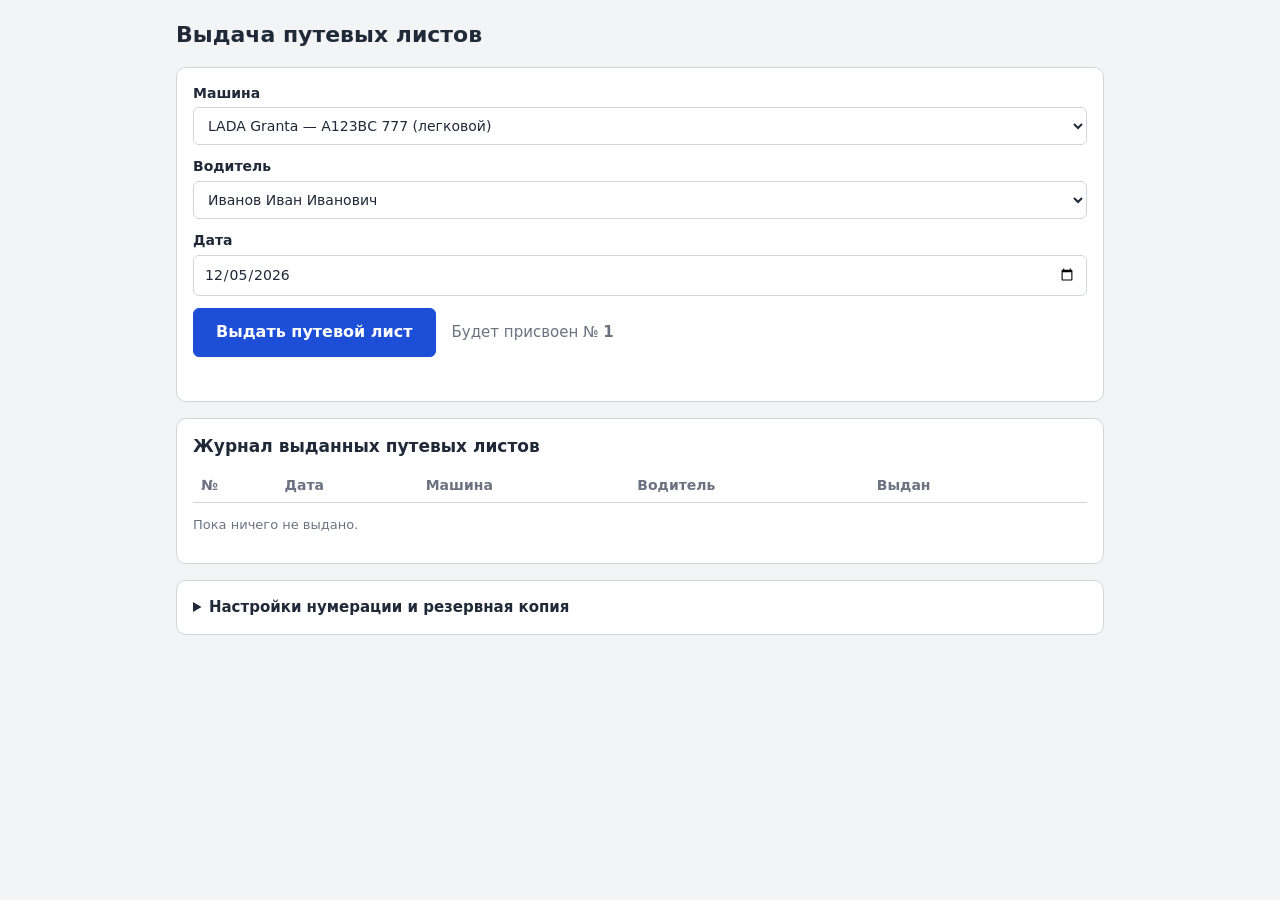
==== putevye-listy/index.html @ 6370d6f4 "Добавлена программа выдачи путевых листов (легковой/грузовой, Excel, печать, автонумерация) Co-Autho" ====
<!doctype html>
<html lang="ru">
<head>
  <meta charset="utf-8" />
  <meta name="viewport" content="width=device-width, initial-scale=1" />
  <title>Выдача путевых листов</title>
  <link rel="stylesheet" href="style.css" />
</head>
<body>
  <div class="app no-print">
    <h1>Выдача путевых листов</h1>

    <section class="card">
      <label>Машина
        <select id="car"></select>
      </label>
      <label>Водитель
        <select id="driver"></select>
      </label>
      <label>Дата
        <input type="date" id="date" />
      </label>
      <div class="issue-row">
        <button id="issue" class="primary">Выдать путевой лист</button>
        <span class="next">Будет присвоен № <b id="nextNum"></b></span>
      </div>
      <p id="msg" class="msg"></p>
    </section>

    <section id="preview" class="card hidden">
      <div class="toolbar">
        <b id="previewTitle"></b>
        <span class="spacer"></span>
        <button id="print" class="primary">🖨 Печать</button>
        <button id="excel">Скачать Excel</button>
        <button id="closePreview" class="ghost">Закрыть</button>
      </div>
      <div class="paper"><div id="sheet"></div></div>
    </section>

    <section class="card">
      <h2>Журнал выданных путевых листов</h2>
      <div class="table-wrap">
        <table class="journal">
          <thead><tr><th>№</th><th>Дата</th><th>Машина</th><th>Водитель</th><th>Выдан</th><th></th></tr></thead>
          <tbody id="journal"></tbody>
        </table>
      </div>
      <p id="journalEmpty" class="muted">Пока ничего не выдано.</p>
    </section>

    <details class="card">
      <summary>Настройки нумерации и резервная копия</summary>
      <div class="settings">
        <label>Следующий номер путевого листа
          <input type="number" id="nextInput" min="1" step="1" />
        </label>
        <button id="saveNext">Сохранить номер</button>
      </div>
      <div class="settings">
        <button id="exportJournal">Журнал в Excel</button>
        <button id="backup">Скачать резервную копию</button>
        <label class="file-btn">Восстановить из копии
          <input type="file" id="restore" accept=".json,application/json" />
        </label>
      </div>
      <p class="muted">Номера и журнал хранятся в этом браузере на этом компьютере.
        Время от времени скачивайте резервную копию — если браузер очистят, из неё всё восстановится.</p>
    </details>
  </div>

  <!-- сюда кладётся бланк для печати -->
  <div id="printArea" class="print-only"></div>

  <script src="exceljs.min.js"></script>
  <script src="data.js"></script>
  <script src="app.js"></script>
</body>
</html>
---- putevye-listy/style.css ----
:root {
  --bg: #f3f4f6;
  --card: #ffffff;
  --text: #1f2937;
  --muted: #6b7280;
  --line: #d1d5db;
  --accent: #1d4ed8;
  --accent-hover: #1e40af;
  --warn: #b45309;
  --ok: #15803d;
}
* { box-sizing: border-box; }
body {
  margin: 0;
  background: var(--bg);
  color: var(--text);
  font: 15px/1.4 system-ui, -apple-system, "Segoe UI", Roboto, Arial, sans-serif;
}
.app { max-width: 960px; margin: 0 auto; padding: 20px 16px 40px; }
h1 { font-size: 22px; margin: 0 0 16px; }
h2 { font-size: 17px; margin: 0 0 12px; }
.card {
  background: var(--card);
  border: 1px solid var(--line);
  border-radius: 10px;
  padding: 16px;
  margin-bottom: 16px;
}
label { display: block; margin-bottom: 12px; font-weight: 600; font-size: 14px; }
select, input[type=date], input[type=number] {
  display: block; width: 100%; margin-top: 4px;
  padding: 9px 10px; font: inherit; font-weight: 400;
  border: 1px solid var(--line); border-radius: 6px; background: #fff; color: var(--text);
}
button {
  font: inherit; padding: 9px 16px; border-radius: 6px; cursor: pointer;
  border: 1px solid var(--line); background: #fff; color: var(--text);
}
button:hover { background: #f9fafb; }
button.primary { background: var(--accent); border-color: var(--accent); color: #fff; font-weight: 600; }
button.primary:hover { background: var(--accent-hover); }
button.ghost { border-color: transparent; }
button.small { padding: 4px 10px; font-size: 13px; }
.issue-row { display: flex; align-items: center; gap: 16px; flex-wrap: wrap; margin-top: 4px; }
.issue-row .primary { padding: 12px 22px; font-size: 16px; }
.next { color: var(--muted); }
.msg { margin: 10px 0 0; min-height: 1.2em; }
.msg.ok { color: var(--ok); }
.msg.warn { color: var(--warn); }
.muted { color: var(--muted); font-size: 13px; }
.hidden { display: none; }

.toolbar { display: flex; align-items: center; gap: 8px; flex-wrap: wrap; margin-bottom: 12px; }
.toolbar .spacer { flex: 1; }
.paper { background: #e5e7eb; padding: 12px; border-radius: 6px; overflow-x: auto; }
#sheet { background: #fff; width: 190mm; margin: 0 auto; padding: 8mm; box-shadow: 0 1px 4px rgba(0,0,0,.15); }

.table-wrap { overflow-x: auto; }
table.journal { width: 100%; border-collapse: collapse; font-size: 14px; }
table.journal th, table.journal td { text-align: left; padding: 6px 8px; border-bottom: 1px solid var(--line); white-space: nowrap; }
table.journal th { color: var(--muted); font-weight: 600; }
table.journal td:last-child { text-align: right; }

.settings { display: flex; gap: 10px; align-items: flex-end; flex-wrap: wrap; margin-top: 12px; }
.settings label { margin: 0; flex: 0 1 260px; }
.file-btn {
  margin: 0; font-weight: 400; font-size: 15px; padding: 9px 16px; border: 1px solid var(--line);
  border-radius: 6px; cursor: pointer; background: #fff;
}
.file-btn input { display: none; }
summary { cursor: pointer; font-weight: 600; }

/* ---------- бланк путевого листа ---------- */
table.form {
  width: 100%; border-collapse: collapse; table-layout: fixed;
  font-family: Arial, sans-serif; font-size: 9pt; color: #000;
}
table.form td { padding: 1px 3px; vertical-align: middle; overflow-wrap: anywhere; height: 12.5pt; }
table.form td.line { border-bottom: 1px solid #000; }
table.form td.box { border: 1px solid #000; }
table.form td.hdr { background: #eee; }
table.form td.b { font-weight: bold; }
table.form td.c { text-align: center; }
table.form td.r { text-align: right; }
table.form td.sm { font-size: 8pt; }
table.form td.title { font-size: 13pt; padding-top: 4px; }
table.form td.sec { font-size: 10pt; padding-top: 4px; }
table.form td.cap { font-size: 6pt; vertical-align: top; text-align: center; color: #333; height: 8pt; }
.form-page + .form-page { margin-top: 10mm; padding-top: 10mm; border-top: 1px dashed #999; }

.print-only { display: none; }
@media print {
  @page { size: A4 portrait; margin: 10mm; }
  body { background: #fff; }
  .no-print { display: none !important; }
  .print-only { display: block; }
  .form-page + .form-page { break-before: page; margin-top: 0; padding-top: 0; border-top: 0; }
}
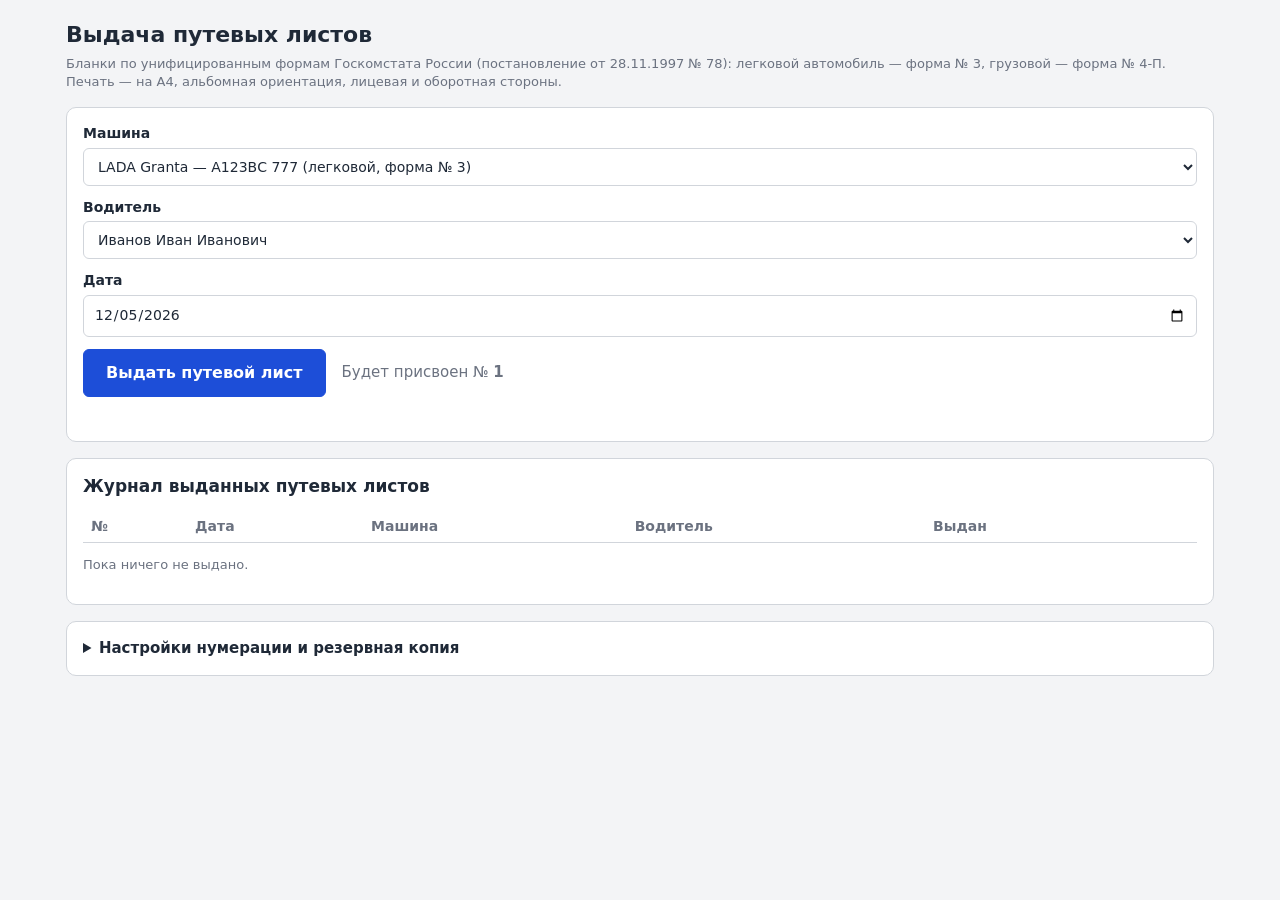
==== commit d48082de: "Путевые листы по типовым формам Госкомстата: № 3 (легковой) и № 4-П (грузовой) Бланки воспроизводят " ====
--- a/putevye-listy/index.html
+++ b/putevye-listy/index.html
@@ -9,6 +9,8 @@
 <body>
   <div class="app no-print">
     <h1>Выдача путевых листов</h1>
+    <p class="muted sub">Бланки по унифицированным формам Госкомстата России (постановление от 28.11.1997 № 78):
+      легковой автомобиль — форма № 3, грузовой — форма № 4-П. Печать — на A4, альбомная ориентация, лицевая и оборотная стороны.</p>
 
     <section class="card">
       <label>Машина
@@ -74,6 +76,8 @@
 
   <script src="exceljs.min.js"></script>
   <script src="data.js"></script>
+  <script src="forms.js"></script>
+  <script src="render.js"></script>
   <script src="app.js"></script>
 </body>
 </html>
--- a/putevye-listy/style.css
+++ b/putevye-listy/style.css
@@ -16,8 +16,9 @@
   color: var(--text);
   font: 15px/1.4 system-ui, -apple-system, "Segoe UI", Roboto, Arial, sans-serif;
 }
-.app { max-width: 960px; margin: 0 auto; padding: 20px 16px 40px; }
-h1 { font-size: 22px; margin: 0 0 16px; }
+.app { max-width: 1180px; margin: 0 auto; padding: 20px 16px 40px; }
+h1 { font-size: 22px; margin: 0 0 4px; }
+.sub { margin: 0 0 16px; }
 h2 { font-size: 17px; margin: 0 0 12px; }
 .card {
   background: var(--card);
@@ -53,7 +54,7 @@
 .toolbar { display: flex; align-items: center; gap: 8px; flex-wrap: wrap; margin-bottom: 12px; }
 .toolbar .spacer { flex: 1; }
 .paper { background: #e5e7eb; padding: 12px; border-radius: 6px; overflow-x: auto; }
-#sheet { background: #fff; width: 190mm; margin: 0 auto; padding: 8mm; box-shadow: 0 1px 4px rgba(0,0,0,.15); }
+#sheet { background: #fff; width: 277mm; margin: 0 auto; padding: 4mm; box-shadow: 0 1px 4px rgba(0,0,0,.15); }
 
 .table-wrap { overflow-x: auto; }
 table.journal { width: 100%; border-collapse: collapse; font-size: 14px; }
@@ -71,26 +72,26 @@
 summary { cursor: pointer; font-weight: 600; }
 
 /* ---------- бланк путевого листа ---------- */
+.form-fit { margin: 0 auto; }
 table.form {
-  width: 100%; border-collapse: collapse; table-layout: fixed;
-  font-family: Arial, sans-serif; font-size: 9pt; color: #000;
+  border-collapse: collapse; table-layout: fixed; width: 100%;
+  font-family: Arial, sans-serif; color: #000; line-height: 1.12;
 }
-table.form td { padding: 1px 3px; vertical-align: middle; overflow-wrap: anywhere; height: 12.5pt; }
-table.form td.line { border-bottom: 1px solid #000; }
-table.form td.box { border: 1px solid #000; }
-table.form td.hdr { background: #eee; }
-table.form td.b { font-weight: bold; }
-table.form td.c { text-align: center; }
-table.form td.r { text-align: right; }
-table.form td.sm { font-size: 8pt; }
-table.form td.title { font-size: 13pt; padding-top: 4px; }
-table.form td.sec { font-size: 10pt; padding-top: 4px; }
-table.form td.cap { font-size: 6pt; vertical-align: top; text-align: center; color: #333; height: 8pt; }
+table.form td { padding: 0; position: relative; overflow: visible; }
+table.form .w { padding: 0 1.5pt; overflow: hidden; white-space: normal; overflow-wrap: break-word; }
+table.form .n { position: absolute; white-space: nowrap; z-index: 1; }
+table.form .n.hl { left: 1.5pt; }
+table.form .n.hr { right: 1.5pt; }
+table.form .n.hc { left: 50%; transform: translateX(-50%); }
+table.form .n.vm { top: 50%; transform: translateY(-50%); }
+table.form .n.hc.vm { transform: translate(-50%, -50%); }
+table.form .n.vt { top: 0; }
+table.form .n.vb { bottom: 0.5pt; }
 .form-page + .form-page { margin-top: 10mm; padding-top: 10mm; border-top: 1px dashed #999; }
 
 .print-only { display: none; }
 @media print {
-  @page { size: A4 portrait; margin: 10mm; }
+  @page { size: A4 landscape; margin: 10mm; }
   body { background: #fff; }
   .no-print { display: none !important; }
   .print-only { display: block; }
